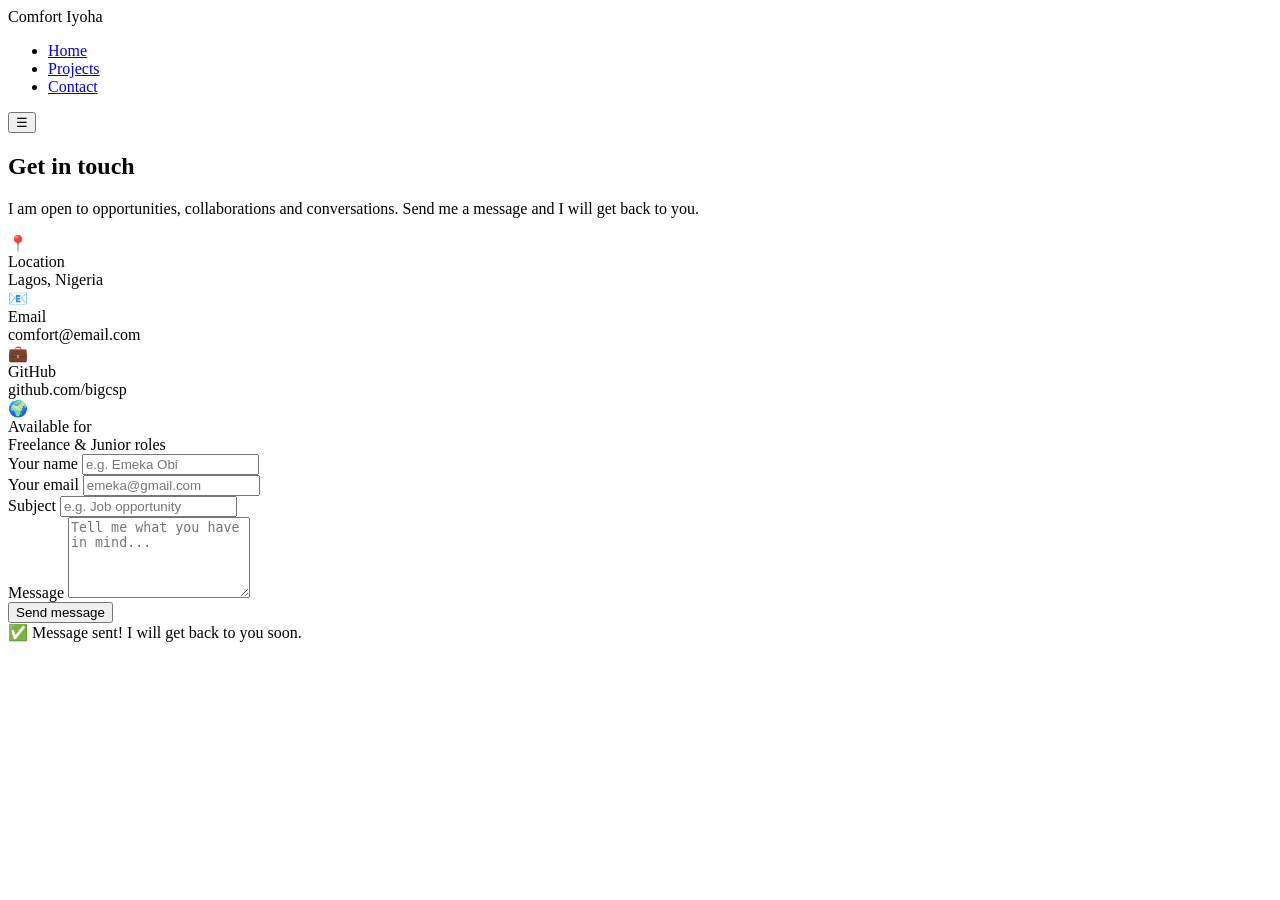
==== contact.html @ 54b7f0b4 "completed portfolio — added contact page" ====
<!DOCTYPE html>
<html lang="en">
<head>
  <meta charset="UTF-8">
  <meta name="viewport" content="width=device-width, initial-scale=1.0">
  <title>Contact — ENGLISH_DAVEHEED</title>
  <link rel="stylesheet" href="style.css">
  <link href="https://fonts.googleapis.com/css2?family=Inter:wght@400;500;600;700&display=swap" rel="stylesheet">
</head>
<body>

  <!-- Same nav as your other pages -->
  <nav class="navbar">
    <div class="nav-logo">Comfort Iyoha</div>
    <ul class="nav-links">
      <li><a href="index.html">Home</a></li>
      <li><a href="projects.html">Projects</a></li>
      <li><a href="contact.html" class="active">Contact</a></li>
    </ul>
    <button id="navToggle" class="nav-toggle">☰</button>
  </nav>

  <!-- Contact Section -->
  <section class="contact">

    <div class="contact-header">
      <h1>Get in touch</h1>
      <p>I am open to opportunities, collaborations and conversations. Send me a message and I will get back to you.</p>
    </div>

    <div class="contact-wrap">

      <!-- Left side — contact info -->
      <div class="contact-info">
        <div class="info-card">
          <span class="info-icon">📍</span>
          <div>
            <div class="info-label">Location</div>
            <div class="info-value">Lagos, Nigeria</div>
          </div>
        </div>
        <div class="info-card">
          <span class="info-icon">📧</span>
          <div>
            <div class="info-label">Email</div>
            <div class="info-value">comfort@email.com</div>
          </div>
        </div>
        <div class="info-card">
          <span class="info-icon">💼</span>
          <div>
            <div class="info-label">GitHub</div>
            <div class="info-value">github.com/bigcsp</div>
          </div>
        </div>
        <div class="info-card">
          <span class="info-icon">🌍</span>
          <div>
            <div class="info-label">Available for</div>
            <div class="info-value">Freelance & Junior roles</div>
          </div>
        </div>
      </div>

      <!-- Right side — contact form -->
      <div class="contact-form-wrap">
        <div class="form-group">
          <label for="name">Your name</label>
          <input type="text" id="name" placeholder="e.g. Emeka Obi">
        </div>
        <div class="form-group">
          <label for="email">Your email</label>
          <input type="email" id="email" placeholder="emeka@gmail.com">
        </div>
        <div class="form-group">
          <label for="subject">Subject</label>
          <input type="text" id="subject" placeholder="e.g. Job opportunity">
        </div>
        <div class="form-group">
          <label for="message">Message</label>
          <textarea id="message" rows="5" placeholder="Tell me what you have in mind..."></textarea>
        </div>
        <button id="send-btn">Send message</button>
        <div id="success-msg" class="success-msg">
          ✅ Message sent! I will get back to you soon.
        </div>
      </div>

    </div>
  </section>

  <script src="script.js"></script>
</body>
</html>
---- style.css ----
/* Projects Page */
.projects {
  max-width: 900px;
  margin: 6rem auto 4rem;
  padding: 0 2rem;
  text-align: center;
}

.section-sub {
  color: #64748b;
  font-size: 15px;
  margin-bottom: 2.5rem;
}

.projects-grid {
  display: grid;
  grid-template-columns: repeat(auto-fit, minmax(240px, 1fr));
  gap: 1.5rem;
  text-align: left;
}

.project-card {
  background: #ffffff;
  border: 1px solid #e8ecf0;
  border-radius: 16px;
  padding: 1.75rem;
  transition: transform 0.2s, border-color 0.2s;
}

.project-card:hover {
  transform: translateY(-4px);
  border-color: #4f46e5;
}

.project-icon {
  font-size: 2rem;
  margin-bottom: 1rem;
}

.project-card h2 {
  font-size: 1rem;
  font-weight: 600;
  color: #0f172a;
  margin-bottom: 8px;
}

.project-card p {
  font-size: 13px;
  color: #64748b;
  line-height: 1.6;
  margin-bottom: 1.25rem;
}

.btn-secondary {
  font-size: 13px;
  padding: 8px 16px;
  border-radius: 8px;
  border: 1px solid #e2e8f0;
  color: #64748b;
  text-decoration: none;
  font-weight: 500;
}
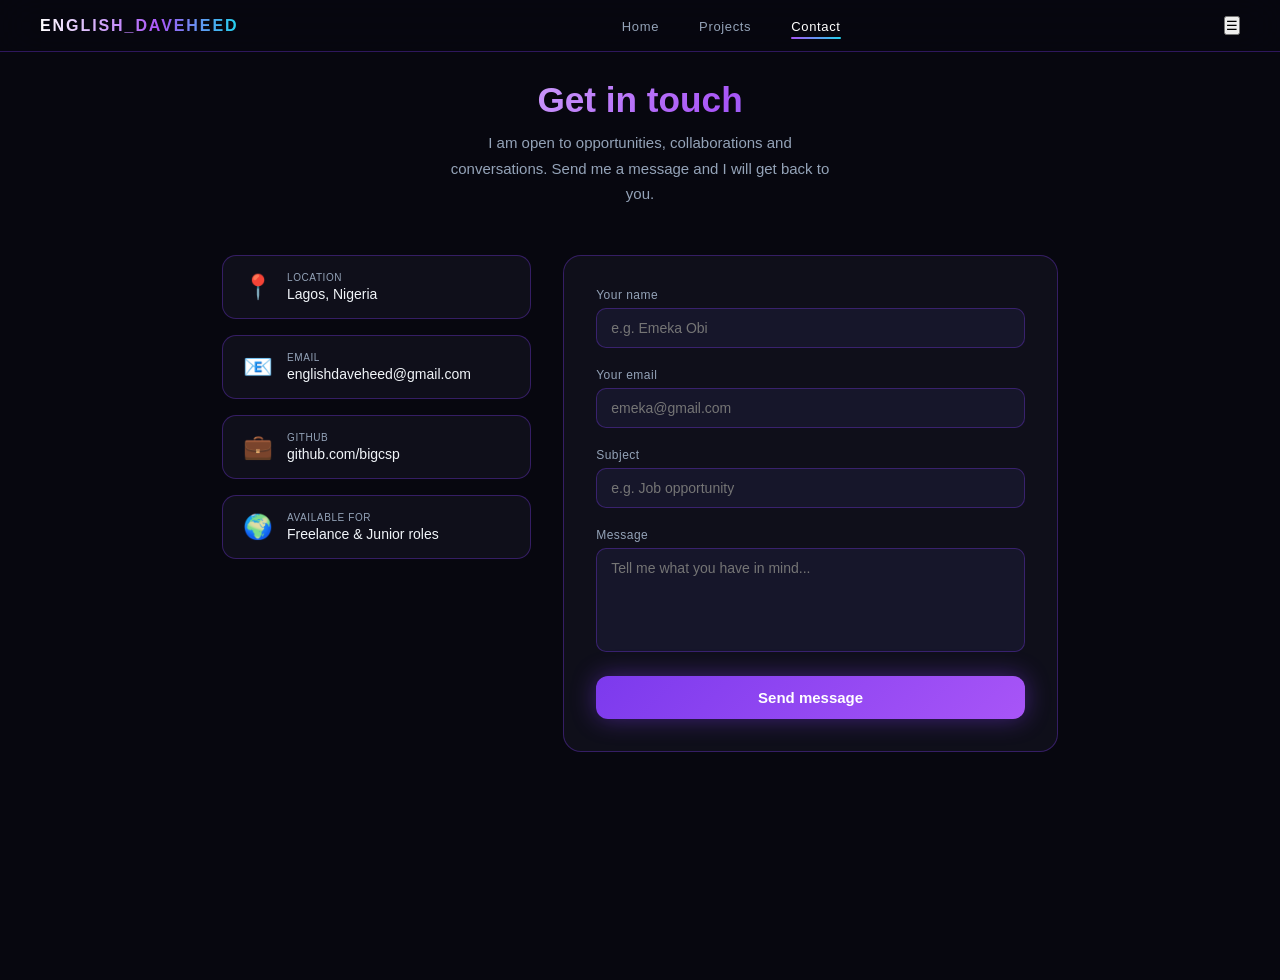
==== commit 0df61828: "updated contact details" ====
--- a/contact.html
+++ b/contact.html
@@ -11,7 +11,7 @@
 
   <!-- Same nav as your other pages -->
   <nav class="navbar">
-    <div class="nav-logo">Comfort Iyoha</div>
+    <div class="nav-logo">ENGLISH_DAVEHEED</div>
     <ul class="nav-links">
       <li><a href="index.html">Home</a></li>
       <li><a href="projects.html">Projects</a></li>
@@ -43,7 +43,7 @@
           <span class="info-icon">📧</span>
           <div>
             <div class="info-label">Email</div>
-            <div class="info-value">comfort@email.com</div>
+            <div class="info-value">englishdaveheed@gmail.com</div>
           </div>
         </div>
         <div class="info-card">
--- a/style.css
+++ b/style.css
@@ -1,62 +1,534 @@
-/* Projects Page */
+*, *::before, *::after {
+  box-sizing: border-box;
+  margin: 0;
+  padding: 0;
+}
+
+:root {
+  --bg:        #07070f;
+  --bg2:       #0f0f1a;
+  --bg3:       #16162a;
+  --purple:    #7c3aed;
+  --purple2:   #a855f7;
+  --neon:      #c084fc;
+  --neon-dim:  rgba(192,132,252,0.15);
+  --neon-glow: rgba(192,132,252,0.35);
+  --cyan:      #22d3ee;
+  --text:      #f1f5f9;
+  --muted:     #94a3b8;
+  --border:    rgba(124,58,237,0.35);
+}
+
+html { scroll-behavior: smooth; }
+
+body {
+  font-family: 'Inter', sans-serif;
+  background: var(--bg);
+  color: var(--text);
+  overflow-x: hidden;
+  min-height: 100vh;
+}
+
+/* ── PARTICLES ─────────────────────── */
+#particles-canvas {
+  position: fixed;
+  inset: 0;
+  z-index: 0;
+  pointer-events: none;
+}
+
+/* ── NAVBAR ────────────────────────── */
+.navbar {
+  position: fixed;
+  top: 0; left: 0; right: 0;
+  z-index: 999;
+  display: flex;
+  align-items: center;
+  justify-content: space-between;
+  padding: 1rem 2.5rem;
+  background: rgba(7,7,15,0.8);
+  backdrop-filter: blur(24px);
+  border-bottom: 1px solid var(--border);
+}
+
+.nav-logo {
+  font-size: 16px;
+  font-weight: 700;
+  letter-spacing: 0.12em;
+  background: linear-gradient(90deg, #fff 0%, #a855f7 60%, #22d3ee 100%);
+  -webkit-background-clip: text;
+  -webkit-text-fill-color: transparent;
+  background-clip: text;
+}
+
+.nav-links {
+  display: flex;
+  list-style: none;
+  gap: 2.5rem;
+}
+
+.nav-links a {
+  font-size: 13px;
+  font-weight: 500;
+  color: var(--muted);
+  text-decoration: none;
+  letter-spacing: 0.05em;
+  position: relative;
+  transition: color 0.25s;
+}
+
+.nav-links a::after {
+  content: '';
+  position: absolute;
+  bottom: -5px; left: 0;
+  width: 0; height: 2px;
+  background: linear-gradient(90deg, var(--purple2), var(--cyan));
+  border-radius: 2px;
+  transition: width 0.3s;
+}
+
+.nav-links a:hover,
+.nav-links a.active { color: #fff; }
+
+.nav-links a:hover::after,
+.nav-links a.active::after { width: 100%; }
+
+/* ── HERO ──────────────────────────── */
+.hero {
+  position: relative;
+  z-index: 1;
+  min-height: 100vh;
+  display: flex;
+  align-items: center;
+  justify-content: center;
+  text-align: center;
+  padding: 7rem 2rem 4rem;
+}
+
+.hero-glow {
+  position: absolute;
+  top: 30%;
+  left: 50%;
+  transform: translate(-50%, -50%);
+  width: 600px;
+  height: 600px;
+  background: radial-gradient(circle, rgba(124,58,237,0.18) 0%, transparent 70%);
+  pointer-events: none;
+  z-index: 0;
+}
+
+.hero-content {
+  position: relative;
+  z-index: 2;
+  max-width: 680px;
+  opacity: 0;
+  transform: translateY(30px);
+  animation: heroIn 0.9s ease 0.3s forwards;
+}
+
+@keyframes heroIn {
+  to { opacity: 1; transform: translateY(0); }
+}
+
+.hero-greeting {
+  font-size: 14px;
+  font-weight: 500;
+  color: var(--neon);
+  letter-spacing: 0.15em;
+  text-transform: uppercase;
+  margin-bottom: 1rem;
+}
+
+.hero-name {
+  font-size: clamp(2.5rem, 7vw, 4.5rem);
+  font-weight: 700;
+  line-height: 1.1;
+  margin-bottom: 1.25rem;
+  background: linear-gradient(135deg, #ffffff 0%, #a855f7 55%, #22d3ee 100%);
+  -webkit-background-clip: text;
+  -webkit-text-fill-color: transparent;
+  background-clip: text;
+}
+
+.hero-title {
+  font-size: clamp(1rem, 2.5vw, 1.35rem);
+  font-weight: 400;
+  color: var(--muted);
+  min-height: 2.2rem;
+  margin-bottom: 1.5rem;
+}
+
+.cursor {
+  display: inline-block;
+  color: var(--neon);
+  animation: blink 0.75s infinite;
+  font-weight: 300;
+}
+
+@keyframes blink {
+  0%,100% { opacity: 1; }
+  50%      { opacity: 0; }
+}
+
+.hero-bio {
+  font-size: 15px;
+  color: var(--muted);
+  line-height: 1.85;
+  max-width: 500px;
+  margin: 0 auto 2.5rem;
+}
+
+.hero-buttons {
+  display: flex;
+  gap: 1rem;
+  justify-content: center;
+  flex-wrap: wrap;
+}
+
+.btn-primary {
+  padding: 13px 30px;
+  background: linear-gradient(135deg, #7c3aed, #a855f7);
+  color: #fff;
+  border: none;
+  border-radius: 50px;
+  font-size: 14px;
+  font-weight: 600;
+  text-decoration: none;
+  cursor: pointer;
+  font-family: 'Inter', sans-serif;
+  box-shadow: 0 0 25px rgba(124,58,237,0.5);
+  transition: transform 0.25s, box-shadow 0.25s;
+}
+
+.btn-primary:hover {
+  transform: translateY(-3px);
+  box-shadow: 0 0 45px rgba(168,85,247,0.65);
+}
+
+.btn-secondary {
+  padding: 13px 30px;
+  background: transparent;
+  color: var(--neon);
+  border: 1px solid var(--border);
+  border-radius: 50px;
+  font-size: 14px;
+  font-weight: 600;
+  text-decoration: none;
+  cursor: pointer;
+  font-family: 'Inter', sans-serif;
+  transition: all 0.25s;
+}
+
+.btn-secondary:hover {
+  background: var(--neon-dim);
+  border-color: var(--neon);
+  transform: translateY(-3px);
+}
+
+/* ── SKILLS ────────────────────────── */
+.skills {
+  position: relative;
+  z-index: 1;
+  max-width: 960px;
+  margin: 0 auto;
+  padding: 5rem 2rem;
+}
+
+.section-title {
+  font-size: clamp(1.5rem, 4vw, 2.2rem);
+  font-weight: 700;
+  text-align: center;
+  margin-bottom: 0.5rem;
+  background: linear-gradient(135deg, #fff, #a855f7 60%, #22d3ee);
+  -webkit-background-clip: text;
+  -webkit-text-fill-color: transparent;
+  background-clip: text;
+}
+
+.section-sub {
+  text-align: center;
+  color: var(--muted);
+  font-size: 14px;
+  margin-bottom: 3rem;
+  line-height: 1.6;
+}
+
+.skills-grid {
+  display: grid;
+  grid-template-columns: repeat(auto-fit, minmax(180px, 1fr));
+  gap: 1.25rem;
+}
+
+.skill-card {
+  background: var(--bg2);
+  border: 1px solid var(--border);
+  border-radius: 18px;
+  padding: 1.75rem 1.25rem;
+  text-align: center;
+  position: relative;
+  overflow: hidden;
+  cursor: default;
+  opacity: 0;
+  transform: translateY(25px);
+  transition: opacity 0.6s ease, transform 0.6s ease,
+              border-color 0.3s, box-shadow 0.3s;
+}
+
+.skill-card.visible {
+  opacity: 1;
+  transform: translateY(0);
+}
+
+.skill-card::before {
+  content: '';
+  position: absolute;
+  top: 0; left: 0; right: 0;
+  height: 2px;
+  background: linear-gradient(90deg, #7c3aed, #c084fc, #22d3ee);
+  transform: scaleX(0);
+  transform-origin: left;
+  transition: transform 0.4s;
+}
+
+.skill-card:hover {
+  border-color: var(--purple2);
+  box-shadow: 0 8px 40px rgba(124,58,237,0.25);
+  transform: translateY(-6px);
+}
+
+.skill-card:hover::before { transform: scaleX(1); }
+
+.skill-icon {
+  font-size: 2.2rem;
+  display: block;
+  margin-bottom: 0.875rem;
+}
+
+.skill-card h3 {
+  font-size: 15px;
+  font-weight: 600;
+  color: var(--text);
+  margin-bottom: 6px;
+}
+
+.skill-card p {
+  font-size: 12px;
+  color: var(--muted);
+  line-height: 1.55;
+}
+
+/* ── PROJECTS ──────────────────────── */
 .projects {
-  max-width: 900px;
-  margin: 6rem auto 4rem;
+  position: relative;
+  z-index: 1;
+  max-width: 960px;
+  margin: 5rem auto 4rem;
   padding: 0 2rem;
-  text-align: center;
-}
-
-.section-sub {
-  color: #64748b;
-  font-size: 15px;
-  margin-bottom: 2.5rem;
 }
 
 .projects-grid {
   display: grid;
-  grid-template-columns: repeat(auto-fit, minmax(240px, 1fr));
+  grid-template-columns: repeat(auto-fit, minmax(260px, 1fr));
   gap: 1.5rem;
-  text-align: left;
 }
 
 .project-card {
-  background: #ffffff;
-  border: 1px solid #e8ecf0;
-  border-radius: 16px;
+  background: var(--bg2);
+  border: 1px solid var(--border);
+  border-radius: 18px;
   padding: 1.75rem;
-  transition: transform 0.2s, border-color 0.2s;
+  opacity: 0;
+  transform: translateY(25px);
+  transition: opacity 0.6s, transform 0.6s,
+              border-color 0.3s, box-shadow 0.3s;
+  position: relative;
+  overflow: hidden;
+}
+
+.project-card.visible {
+  opacity: 1;
+  transform: translateY(0);
 }
 
 .project-card:hover {
-  transform: translateY(-4px);
-  border-color: #4f46e5;
+  border-color: var(--purple2);
+  transform: translateY(-6px);
+  box-shadow: 0 16px 50px rgba(124,58,237,0.22);
 }
 
 .project-icon {
-  font-size: 2rem;
+  font-size: 2.5rem;
+  display: block;
   margin-bottom: 1rem;
 }
 
 .project-card h2 {
-  font-size: 1rem;
+  font-size: 15px;
   font-weight: 600;
-  color: #0f172a;
+  color: var(--text);
   margin-bottom: 8px;
 }
 
 .project-card p {
   font-size: 13px;
-  color: #64748b;
-  line-height: 1.6;
+  color: var(--muted);
+  line-height: 1.65;
   margin-bottom: 1.25rem;
 }
 
-.btn-secondary {
-  font-size: 13px;
-  padding: 8px 16px;
-  border-radius: 8px;
-  border: 1px solid #e2e8f0;
-  color: #64748b;
-  text-decoration: none;
+/* ── CONTACT ───────────────────────── */
+.contact {
+  position: relative;
+  z-index: 1;
+  max-width: 900px;
+  margin: 5rem auto 4rem;
+  padding: 0 2rem;
+}
+
+.contact-header {
+  text-align: center;
+  margin-bottom: 3rem;
+}
+
+.contact-header h1 {
+  font-size: clamp(1.75rem, 4vw, 2.2rem);
+  font-weight: 700;
+  background: linear-gradient(135deg, #fff, #a855f7 60%, #22d3ee);
+  -webkit-background-clip: text;
+  -webkit-text-fill-color: transparent;
+  background-clip: text;
+  margin-bottom: 10px;
+}
+
+.contact-header p {
+  font-size: 15px;
+  color: var(--muted);
+  max-width: 400px;
+  margin: 0 auto;
+  line-height: 1.7;
+}
+
+.contact-wrap {
+  display: grid;
+  grid-template-columns: 1fr 1.6fr;
+  gap: 2rem;
+  align-items: start;
+}
+
+.contact-info {
+  display: flex;
+  flex-direction: column;
+  gap: 1rem;
+}
+
+.info-card {
+  display: flex;
+  align-items: center;
+  gap: 14px;
+  background: var(--bg2);
+  border: 1px solid var(--border);
+  border-radius: 14px;
+  padding: 1rem 1.25rem;
+  transition: border-color 0.3s, box-shadow 0.3s;
+}
+
+.info-card:hover {
+  border-color: var(--neon);
+  box-shadow: 0 0 20px var(--neon-glow);
+}
+
+.info-icon { font-size: 1.5rem; flex-shrink: 0; }
+
+.info-label {
+  font-size: 10px;
+  color: var(--muted);
   font-weight: 500;
-}+  text-transform: uppercase;
+  letter-spacing: 0.06em;
+  margin-bottom: 3px;
+}
+
+.info-value {
+  font-size: 14px;
+  font-weight: 500;
+  color: var(--text);
+}
+
+.contact-form-wrap {
+  background: var(--bg2);
+  border: 1px solid var(--border);
+  border-radius: 18px;
+  padding: 2rem;
+}
+
+.form-group { margin-bottom: 1.25rem; }
+
+.form-group label {
+  display: block;
+  font-size: 12px;
+  font-weight: 500;
+  color: var(--muted);
+  margin-bottom: 6px;
+  letter-spacing: 0.04em;
+}
+
+.form-group input,
+.form-group textarea {
+  width: 100%;
+  padding: 11px 14px;
+  border: 1px solid var(--border);
+  border-radius: 10px;
+  font-size: 14px;
+  font-family: 'Inter', sans-serif;
+  color: var(--text);
+  background: var(--bg3);
+  outline: none;
+  transition: border-color 0.2s, box-shadow 0.2s;
+  resize: none;
+}
+
+.form-group input:focus,
+.form-group textarea:focus {
+  border-color: var(--purple2);
+  box-shadow: 0 0 0 3px rgba(168,85,247,0.15);
+}
+
+#send-btn {
+  width: 100%;
+  padding: 13px;
+  background: linear-gradient(135deg, #7c3aed, #a855f7);
+  color: #fff;
+  border: none;
+  border-radius: 12px;
+  font-size: 15px;
+  font-weight: 600;
+  cursor: pointer;
+  font-family: 'Inter', sans-serif;
+  box-shadow: 0 0 25px rgba(124,58,237,0.45);
+  transition: transform 0.25s, box-shadow 0.25s;
+}
+
+#send-btn:hover {
+  transform: translateY(-2px);
+  box-shadow: 0 0 45px rgba(168,85,247,0.65);
+}
+
+.success-msg {
+  display: none;
+  margin-top: 1rem;
+  padding: 12px 16px;
+  background: rgba(16,185,129,0.1);
+  color: #10b981;
+  border: 1px solid rgba(16,185,129,0.3);
+  border-radius: 10px;
+  font-size: 14px;
+  font-weight: 500;
+  text-align: center;
+}
+
+/* ── RESPONSIVE ────────────────────── */
+@media (max-width: 640px) {
+  .contact-wrap { grid-template-columns: 1fr; }
+  .hero-buttons { flex-direction: column; align-items: center; }
+  .navbar { padding: 1rem 1.25rem; }
+}
